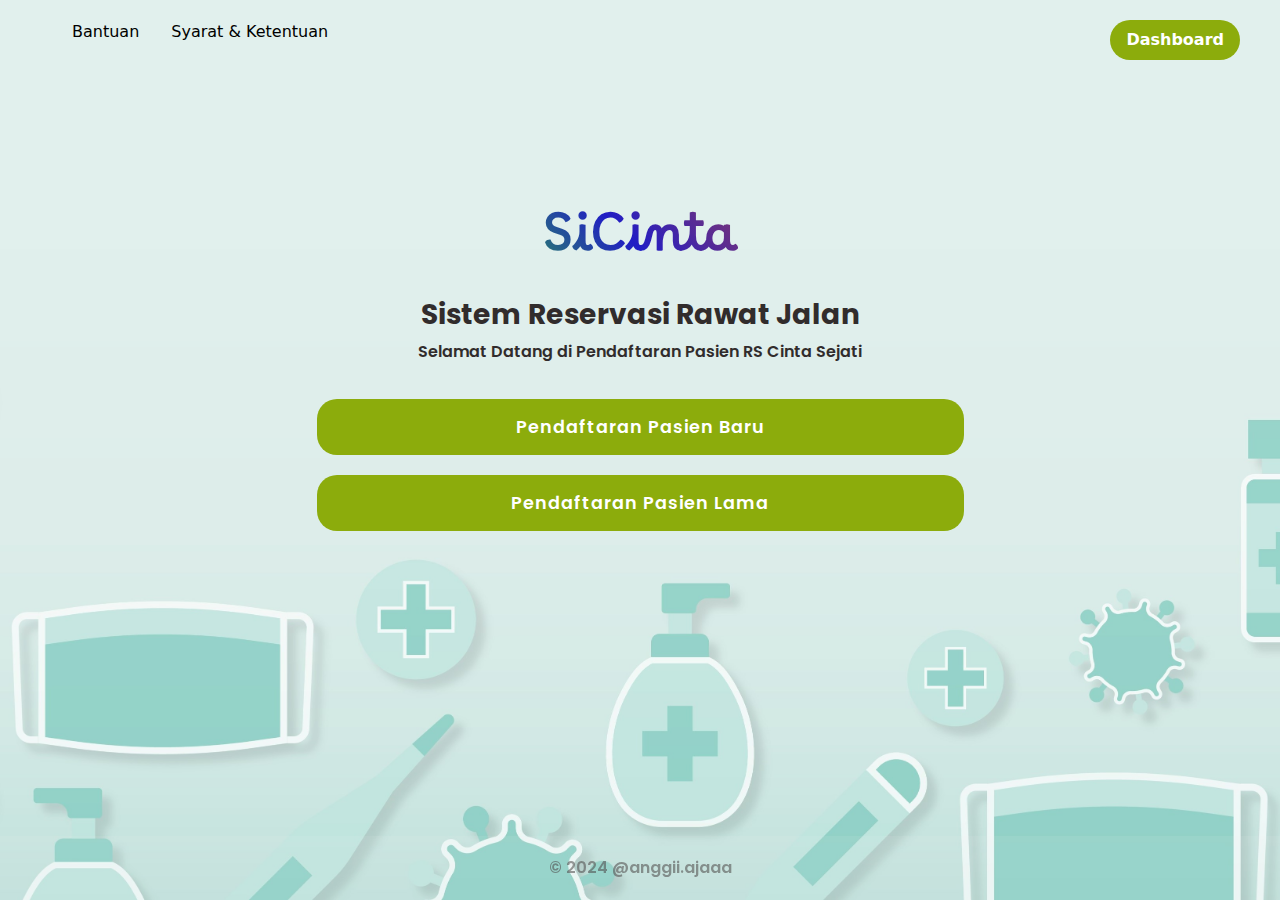
==== index.html @ e3c92282 "first commit" ====
<!DOCTYPE html>
<html lang="en">
<head>
    <meta charset="UTF-8">
    <meta name="viewport" content="width=device-width, initial-scale=1.0">
    <link rel="stylesheet" href="/style/style.css">
    <link rel="stylesheet" href="https://cdnjs.cloudflare.com/ajax/libs/font-awesome/6.5.2/css/all.min.css" integrity="sha512-SnH5WK+bZxgPHs44uWIX+LLJAJ9/2PkPKZ5QiAj6Ta86w+fsb2TkcmfRyVX3pBnMFcV7oQPJkl9QevSCWr3W6A==" crossorigin="anonymous" referrerpolicy="no-referrer" />
    <link href="https://cdn.jsdelivr.net/npm/bootstrap@5.3.3/dist/css/bootstrap.min.css" rel="stylesheet" integrity="sha384-QWTKZyjpPEjISv5WaRU9OFeRpok6YctnYmDr5pNlyT2bRjXh0JMhjY6hW+ALEwIH" crossorigin="anonymous">
    <link rel="preconnect" href="https://fonts.googleapis.com">
    <link rel="preconnect" href="https://fonts.gstatic.com" crossorigin>
    <link href="https://fonts.googleapis.com/css2?family=Borel&display=swap" rel="stylesheet">
    <link rel="preconnect" href="https://fonts.googleapis.com">
    <link rel="preconnect" href="https://fonts.gstatic.com" crossorigin>
    <link href="https://fonts.googleapis.com/css2?family=Borel&family=Poppins:ital,wght@0,100;0,200;0,300;0,400;0,500;0,600;0,700;0,800;0,900;1,100;1,200;1,300;1,400;1,500;1,600;1,700;1,800;1,900&display=swap" rel="stylesheet">
    <title>Rumah Sakit</title>
</head>
<body>
    <header>
        <div class="navbar">
            <ul class="links">
                <li><a href="#" id="open-popup">Bantuan</a></li>
                <li><a href="#" id="open-popup-terms">Syarat & Ketentuan</a></li>
            </ul>
            <a href="#" class="action_btn">Dashboard</a>
            <div class="toggle_btn">
                <i class="fa-solid fa-bars"></i>
            </div>
        </div>
        <div class="dropdown_menu">
            <li><a href="#" id="open-popup-dropdown">Bantuan</a></li>
            <li><a href="#" id="open-popup-terms-dropdown">Syarat & Ketentuan</a></li>
            <li><a href="#" class="action_btn">Dashboard</a></li>
        </div>
    </header>

    <section>
        <div class="text">
            <h1>SiCinta</h1>
            <h3>Sistem Reservasi Rawat Jalan</h3>
            <p>Selamat Datang di Pendaftaran Pasien RS Cinta Sejati</p>
        </div>
            <div class="buttons">
                <button class="Btn1" onclick="location.href='/pasienbaru.html';">Pendaftaran Pasien Baru</button>
                <button class="Btn2" onclick="location.href='/pasienlama.html';">Pendaftaran Pasien Lama</button>
        </div>
    </section>

        <div class="popup" id="popup">
            <div class="overlay"></div>
            <div class="popup-content">
                <span class="close-btn" onclick="closePopup()"><i class="fa-solid fa-xmark"></i></span>
                <h2> Bantuan </h2> <hr>
                <p>
                    <button>Panduan Reservasi Pasien Baru</button>
                    <button>Panduan Reservasi Pasien Lama</button>
                    <button>Panduan Pembatalan Reservasi Pasien Baru</button>
                    <button>Panduan Pembatalan Reservasi Pasien Lama</button>
                    <button>Panduan Cek data terverifikasi Pasien Lama(BPJS)</button>
                </p>
            </div>
        </div>

        <div class="popup" id="popup-terms">
            <div class="overlay"></div>
            <div class="popup-content-dua">
                <span class="close-btn" onclick="closePopup()"><i class="fa-solid fa-xmark"></i></span>
                <h2> Syarat & Ketentuan Pendaftaran</h2> <hr>
                <p> Pendaftaran Online dapat dilakukan H-14 s.d H-1</p>
                <p> Pendaftaran untuk H-1 Maksimal dapat dilakukan <span>sebelum jam 12.00 siang</span></p>
                <p> Pendaftaran Online hanya dapat dilakukan 1 kali.</p>
                <p> Pasien yang tidak datang dan tidak melakukan registrasi ulang minimal 1 jam sebelum jadwal dokter akan otomatis terhapus sistem pendaftarannya dan antrian dapat digantikan pasien lain.
                </p>
            </div>
        </div>

        <footer>
            <div class="container">
                <p>&copy; 2024 @anggii.ajaaa</p>
            </div>
        </footer>
        
        <script>
            const toggleBtn = document.querySelector('.toggle_btn');
            const toggleBtnIcon = document.querySelector('.toggle_btn i');
            const dropDownMenu = document.querySelector('.dropdown_menu');
            const openPopupBtn = document.getElementById('open-popup');
            const openPopupDropdownBtn = document.getElementById('open-popup-dropdown');
            const openPopupTermsBtn = document.getElementById('open-popup-terms'); // Added this line
            const openPopupTermsDropdownBtn = document.getElementById('open-popup-terms-dropdown'); // Added this line
            const popup = document.getElementById('popup');
            const popupTerms = document.getElementById('popup-terms'); // Added this line
    
            toggleBtn.onclick = function(){
                dropDownMenu.classList.toggle('open');
                const isOpen = dropDownMenu.classList.contains('open');
    
                toggleBtnIcon.classList = isOpen
                ? 'fa-solid fa-xmark'
                : 'fa-solid fa-bars';
            }
    
            openPopupBtn.addEventListener('click', openPopup);
            openPopupDropdownBtn.addEventListener('click', openPopup);
    
            openPopupTermsBtn.addEventListener('click', openPopupTerms); // Added this line
            openPopupTermsDropdownBtn.addEventListener('click', openPopupTerms); // Added this line
    
            // Function to open Bantuan popup
            function openPopup() {
                popup.style.display = 'block';
            }
    
            // Function to open Terms & Conditions popup
            function openPopupTerms() {
                popupTerms.style.display = 'block';
            }
    
            // Function to close popups
            function closePopup() {
                popup.style.display = 'none';
                popupTerms.style.display = 'none';
            }
        </script>
    <script src="/script/main.js"></script>
</body>
</html>
---- style/style.css ----
*{
    margin: 0;
    padding: 0;
    box-sizing: border-box;
    font-family: 'Open Sans' sans-serif;
}

body{
    height: 100vh;
    background-image: url(/img/bg.jpg);
    background-size: cover;
    background-color: black;
    background-position: center;
}

li{
    list-style: none;
}

a{
    color: rgb(0, 0, 0);
    font-size: 1rem;
    text-decoration: none;
    
}
.navbar  a,
.dropdown_menu a {
    text-decoration: none;
}
.links > li > a {
    color:#000000;
    font-weight: 500;
 }
a:hover{
    color: #8cac0c;
}
header{
    position: relative;
    padding: 10px 2rem;
    
}
.navbar{
    width: 100%;
    height: 60px;
    max-width: 1200px;
    margin: 0 auto;
    display: flex;
    align-items: center;
    justify-content: space-between;
    
}
.navbar .links{
    display: flex;
    gap: 2rem;
}
.navbar .toggle_btn{
    color: rgb(0, 0, 0);
    font-size: 1.5rem;
    cursor: pointer;
    display: none;
    margin-left: auto; 
}

.action_btn{
    background-color: #8cac0c;
    color: white;
    padding: 0.5rem 1rem;
    border: none;
    outline: none;
    border-radius: 20px;
    font-size: 1rem;
    font-weight: bold;
    cursor: pointer;
    transition: scale 0.2 ease;
}

.action_btn:hover{
    scale: 1.05;
    color: white;
}

.action_btn:active{
    scale: 0.95;
}

@media (max-width: 992px){
    .navbar .links,
    .navbar .action_btn{
        display: none;
    }
    .navbar .toggle_btn{
        display: block;
    }

    .dropdown_menu{
        display: block;
    }
}

@media (max-width: 576px){
    .dropdown_menu{
        left: 2rem;
        width: unset;
    }
}
.dropdown_menu.open{
    height: 150px;
    display: block;
}
.dropdown_menu{
    display: none;
    position: absolute;
    right: 2rem;
    top: 60px;
    width: 300px;
    height: 0;
    background: rgba(255, 0, 0, 0.1);
    backdrop-filter: blur(15px);
    border-radius: 10px;
    overflow: hidden;
    transition: height .2s cubic-bezier(0.175, 0.885, 0.32, 1.275);
}
.dropdown_menu li{
    padding: 0.7rem;
    display: flex;
    align-items: center;
    justify-content: center;
}

.dropdown_menu .action_btn{
    width: 100%;
    display: flex;
    justify-content: center;
}

section{
    height: calc(100vh-60px);
    display: flex;
    flex-direction: column;
    align-items: center;
    justify-content: center;
    text-align: center;
    color: black;
}

.text {
    margin-top: 130px;
    text-align: center;
    margin-bottom: 19px;
}
.text h1 {
    padding: 10px;
    font-weight: bold;
    font-size: 50px;
    font-family: "Borel", cursive;
    background: -webkit-linear-gradient(#1b4610, #191799, #9a3d27); 
    -webkit-background-clip: text;
    -webkit-text-fill-color: transparent;
    background: linear-gradient(45deg, #33ff00, #201dc5, #d04a2c); 
    background-clip: text;
    -webkit-text-fill-color: transparent;
}

.text p{
    font-family: 'Poppins';
    font-weight: 600;
    color: #312c2c;
}
.text h3{
    font-family: 'Poppins';
    font-weight: bold;
    color: #312c2c;
}

.buttons {
    display: flex;
    flex-wrap: wrap;
    justify-content: space-between;
    align-items: center;
    gap: 20px;
}


.buttons button {
    background-color: #8cac0c;
    color: white;
    font-weight: 600;
    font-family: 'Poppins';
    padding: 15px 30px;
    border: none;
    border-radius: 20px;
    font-size: 1.1rem;
    cursor: pointer;
    transition: background-color 0.3s;
    width: 100%;
    letter-spacing: 1px;
}

.buttons button:hover {
    background-color: #6b7e09;
}

.Btn1, .Btn2{
    width: calc(50% - 10px); 
}

.card {
    width: 80%;
    max-width: 700px;
    margin: 10px auto;
    background-color: #fff;
    border-radius: 10px;
    box-shadow: 0 4px 8px rgba(0, 0, 0, 0.1);
}

.card-body {
    padding: 20px;
    display: flex;
    flex-wrap: wrap;
    font-family: 'Poppins';
    font-size: 15px;
}

.card-body h2 {
    width: 100%;
    margin-bottom: 20px;
    text-align: center;
}


.card-body label {
    width: 35%;
    margin-bottom: 8px;
    font-weight: 450;
    margin-right: 10px;
}

.card-body input[type="text"],
.card-body input[type="tel"],
.card-body input[type="date"],
.card-body select,
.card-body input {
    width: 63%;
    padding: 10px;
    margin-bottom: 15px;
    border: 1px solid #ccc;
    border-radius: 20px;
    box-sizing: border-box; 
}

.card-body .radio-buttons {
    display: flex;
    align-items: center;
    margin-right: 20px;
}

.card-body input[type="radio"] {
    margin-right: 10px;
    width: 40px;
}

.card-body label.radio-label {
    margin-right: 20px;
}

.card-body input[type="submit"] {
    width: 50%;
    padding: 10px;
    background-color: #4CAF50;
    color: white;
    border: none;
    border-radius: 20px;
    cursor: pointer;
    margin: 0 auto;
}

.card-body input[type="submit"]:hover {
    background-color: #45a049;
}

.card-lama {
    width: 80%;
    max-width: 700px;
    margin: 20px auto;
    background-color: #fff;
    border-radius: 10px;
    box-shadow: 0 4px 8px rgba(0, 0, 0, 0.1);
}
.card-body-lama {
    padding: 20px;
    display: flex;
    flex-wrap: wrap;
    font-family: 'Poppins';
    font-size: 15px;
}
.card-body-lama h2 {
    width: 100%;
    margin-bottom: 20px;
    text-align: center;
}

.card-body-lama label {
    display: block;
    width: 35%; 
    margin-bottom: 8px;
    font-weight: 450;
    margin-right: 10px;
}


.card-body-lama input[type="text"],
.card-body-lama input[type="tel"],
.card-body-lama input[type="date"],
.card-body-lama select,
.card-body-lama input {
    width: 63%;
    padding: 10px;
    margin-bottom: 15px;
    border: 1px solid #ccc;
    border-radius: 20px;
    box-sizing: border-box; 
}
.card-body-lama button[type="submit"] {
    width: 50%;
    padding: 10px;
    background-color: #4CAF50;
    color: white;
    border: none;
    border-radius: 20px;
    cursor: pointer;
    margin: 0 auto;
}

.card-body-lama button[type="submit"]:hover {
    background-color: #45a049;
}
.card-body-lama .radio-buttons 
{
    display: flex;
    align-items: center;
    margin-bottom: 15px;
}
.card-body-lama input[type="radio"] 
{
    margin-right: 10px;
    width: auto;
}
.card-body-lama label.radio-label {
    margin-right: 20px;
    white-space: nowrap;
}

.popup {
    display: none;
    position: fixed;
    top: 0;
    left: 0;
    width: 100%;
    height: 100%;
    background-color: rgba(0, 0, 0, 0.5);
    z-index: 9999;
    overflow: auto;
}

.popup-content {
    background-color: #fdfdfd;
    width: 80%;
    max-width: 600px;
    margin: 100px auto;
    padding: 30px;
    border-radius: 10px;
    box-shadow: 0 0 20px rgba(0, 0, 0, 0.2);
    position: relative;
    font-family: 'Poppins';
}
.popup p{
    padding: 10px;
}
.close-btn {
    position: absolute;
    top: 10px;
    right: 10px;
    cursor: pointer;
}
.close-btn i{
    color: rgb(41, 39, 39);
    padding: 10px;
    font-size: 25px;
}
.button-container {
    display: flex;
    flex-direction: column;
    gap: 10px; 
}

.popup-content button {
    width: 100%;
    margin-bottom: 7px; 
    border-radius: 15px;
    padding: 9px 20px; 
    font-size: 15px; 
    font-family: 'Poppins';
    font-weight: 450;
}


.popup-content-dua {
    background-color: #fdfdfd;
    width: 80%;
    max-width: 600px;
    margin: 100px auto;
    padding: 30px;
    border-radius: 10px;
    box-shadow: 0 0 20px rgba(0, 0, 0, 0.2);
    position: relative;
    text-align: justify;
    font-family: 'Poppins';
}
.popup-content-dua h2{
    font-size: 20px;
    font-weight: 600;
    margin-bottom: 13px;
}
.popup-content-dua p{
    padding: 10px;
    margin: 0;
    font-weight: 450;
    counter-increment: my-counter; 
}

.popup-content-dua p::before {
    content: counter(my-counter) ". "; 
    font-weight: bold;
}

.popup-content-dua p span{
    color: red;
    font-family: 'Courier New', Courier, monospace;
    font-weight: 700;
}

footer {
    background-color: rgba(243, 239, 239, 0.092); 
    color: #504b4b91; 
    padding: 20px 0; 
    text-align: center; 
    position: fixed; 
    bottom: 0; 
    width: 100%; 
    font-family: 'Poppins';
    font-weight: 600;
}


footer p {
    margin: 0;
}
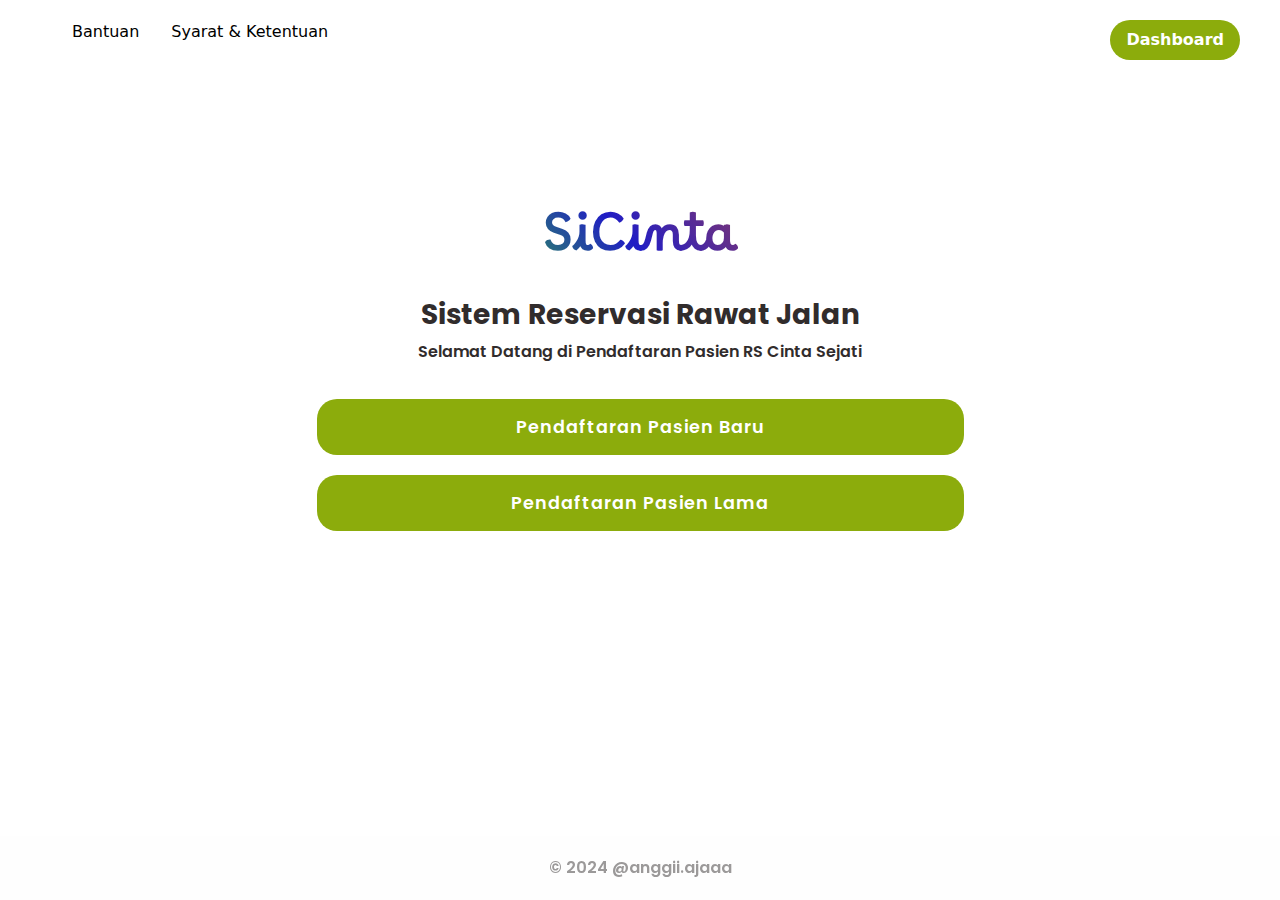
==== commit c4ae071d: "Update index.html" ====
--- a/index.html
+++ b/index.html
@@ -3,7 +3,7 @@
 <head>
     <meta charset="UTF-8">
     <meta name="viewport" content="width=device-width, initial-scale=1.0">
-    <link rel="stylesheet" href="/style/style.css">
+    <link rel="stylesheet" href="./style/style.css">
     <link rel="stylesheet" href="https://cdnjs.cloudflare.com/ajax/libs/font-awesome/6.5.2/css/all.min.css" integrity="sha512-SnH5WK+bZxgPHs44uWIX+LLJAJ9/2PkPKZ5QiAj6Ta86w+fsb2TkcmfRyVX3pBnMFcV7oQPJkl9QevSCWr3W6A==" crossorigin="anonymous" referrerpolicy="no-referrer" />
     <link href="https://cdn.jsdelivr.net/npm/bootstrap@5.3.3/dist/css/bootstrap.min.css" rel="stylesheet" integrity="sha384-QWTKZyjpPEjISv5WaRU9OFeRpok6YctnYmDr5pNlyT2bRjXh0JMhjY6hW+ALEwIH" crossorigin="anonymous">
     <link rel="preconnect" href="https://fonts.googleapis.com">
@@ -40,8 +40,8 @@
             <p>Selamat Datang di Pendaftaran Pasien RS Cinta Sejati</p>
         </div>
             <div class="buttons">
-                <button class="Btn1" onclick="location.href='/pasienbaru.html';">Pendaftaran Pasien Baru</button>
-                <button class="Btn2" onclick="location.href='/pasienlama.html';">Pendaftaran Pasien Lama</button>
+                <button class="Btn1" onclick="location.href='./pasienbaru.html';">Pendaftaran Pasien Baru</button>
+                <button class="Btn2" onclick="location.href='./pasienlama.html';">Pendaftaran Pasien Lama</button>
         </div>
     </section>
 
@@ -123,4 +123,4 @@
         </script>
     <script src="/script/main.js"></script>
 </body>
-</html>+</html>
--- a/style/style.css
+++ b/style/style.css
@@ -7,7 +7,7 @@
 
 body{
     height: 100vh;
-    background-image: url(/img/bg.jpg);
+    background-image: url(./img/bg.jpg);
     background-size: cover;
     background-color: black;
     background-position: center;
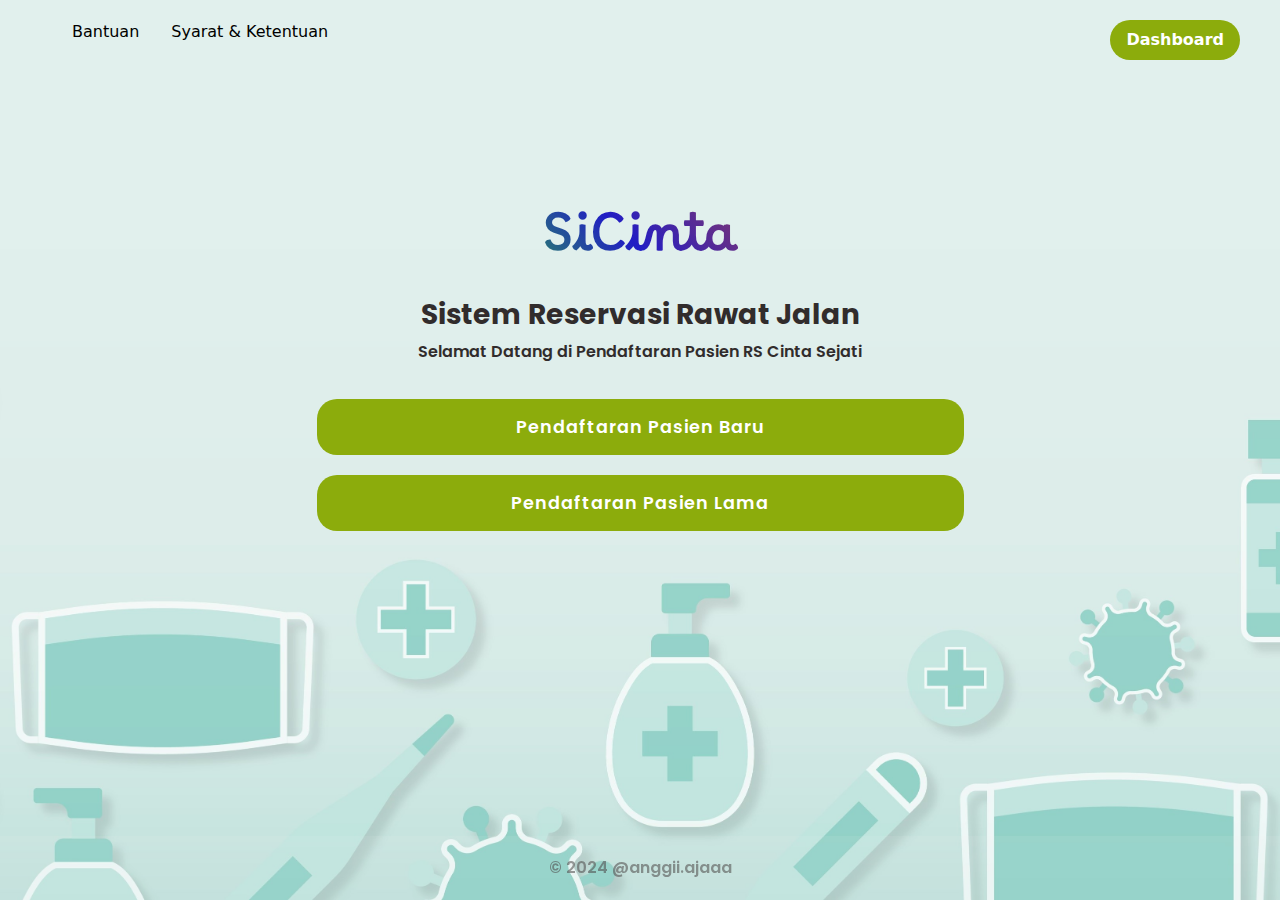
==== commit a06f3e7e: "Update index.html" ====
--- a/index.html
+++ b/index.html
@@ -121,6 +121,6 @@
                 popupTerms.style.display = 'none';
             }
         </script>
-    <script src="/script/main.js"></script>
+    <script src="./script/main.js"></script>
 </body>
 </html>
--- a/style/style.css
+++ b/style/style.css
@@ -7,7 +7,7 @@
 
 body{
     height: 100vh;
-    background-image: url(./img/bg.jpg);
+    background-image: url(../img/bg.jpg);
     background-size: cover;
     background-color: black;
     background-position: center;
